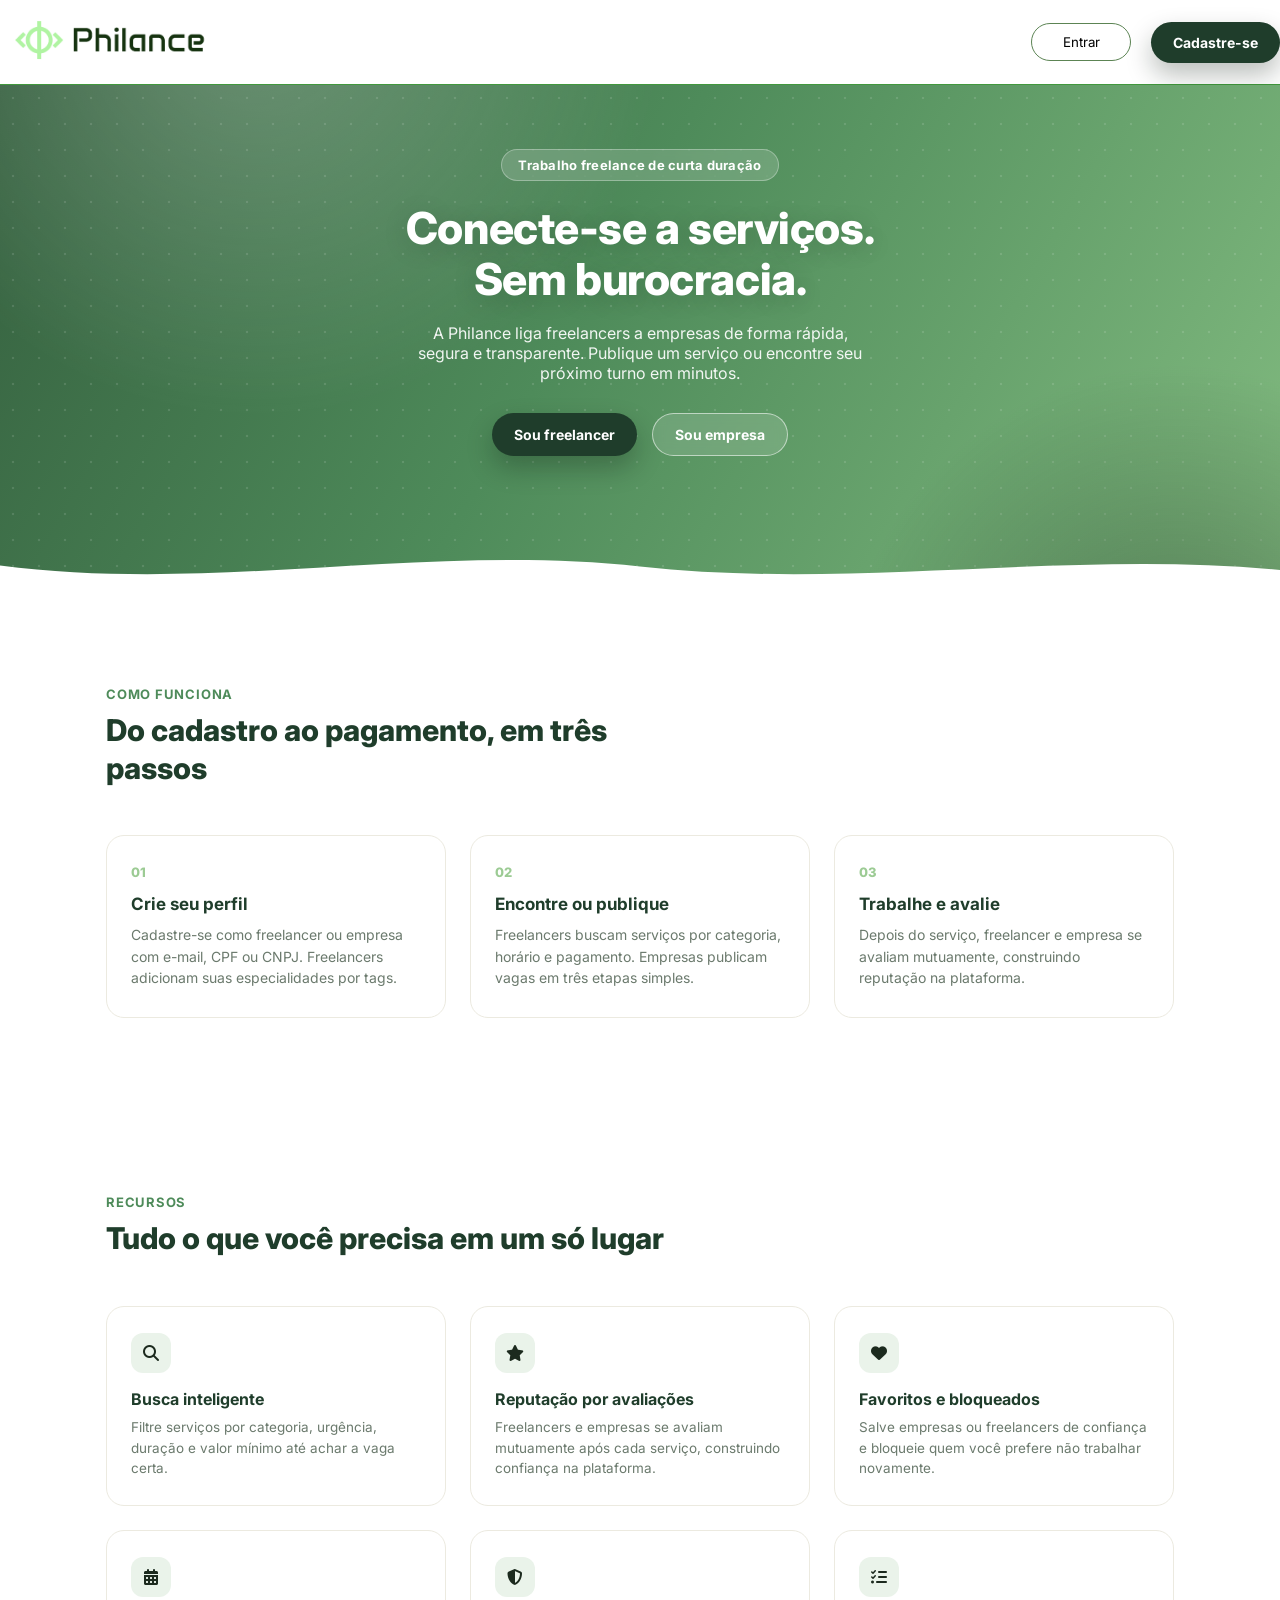
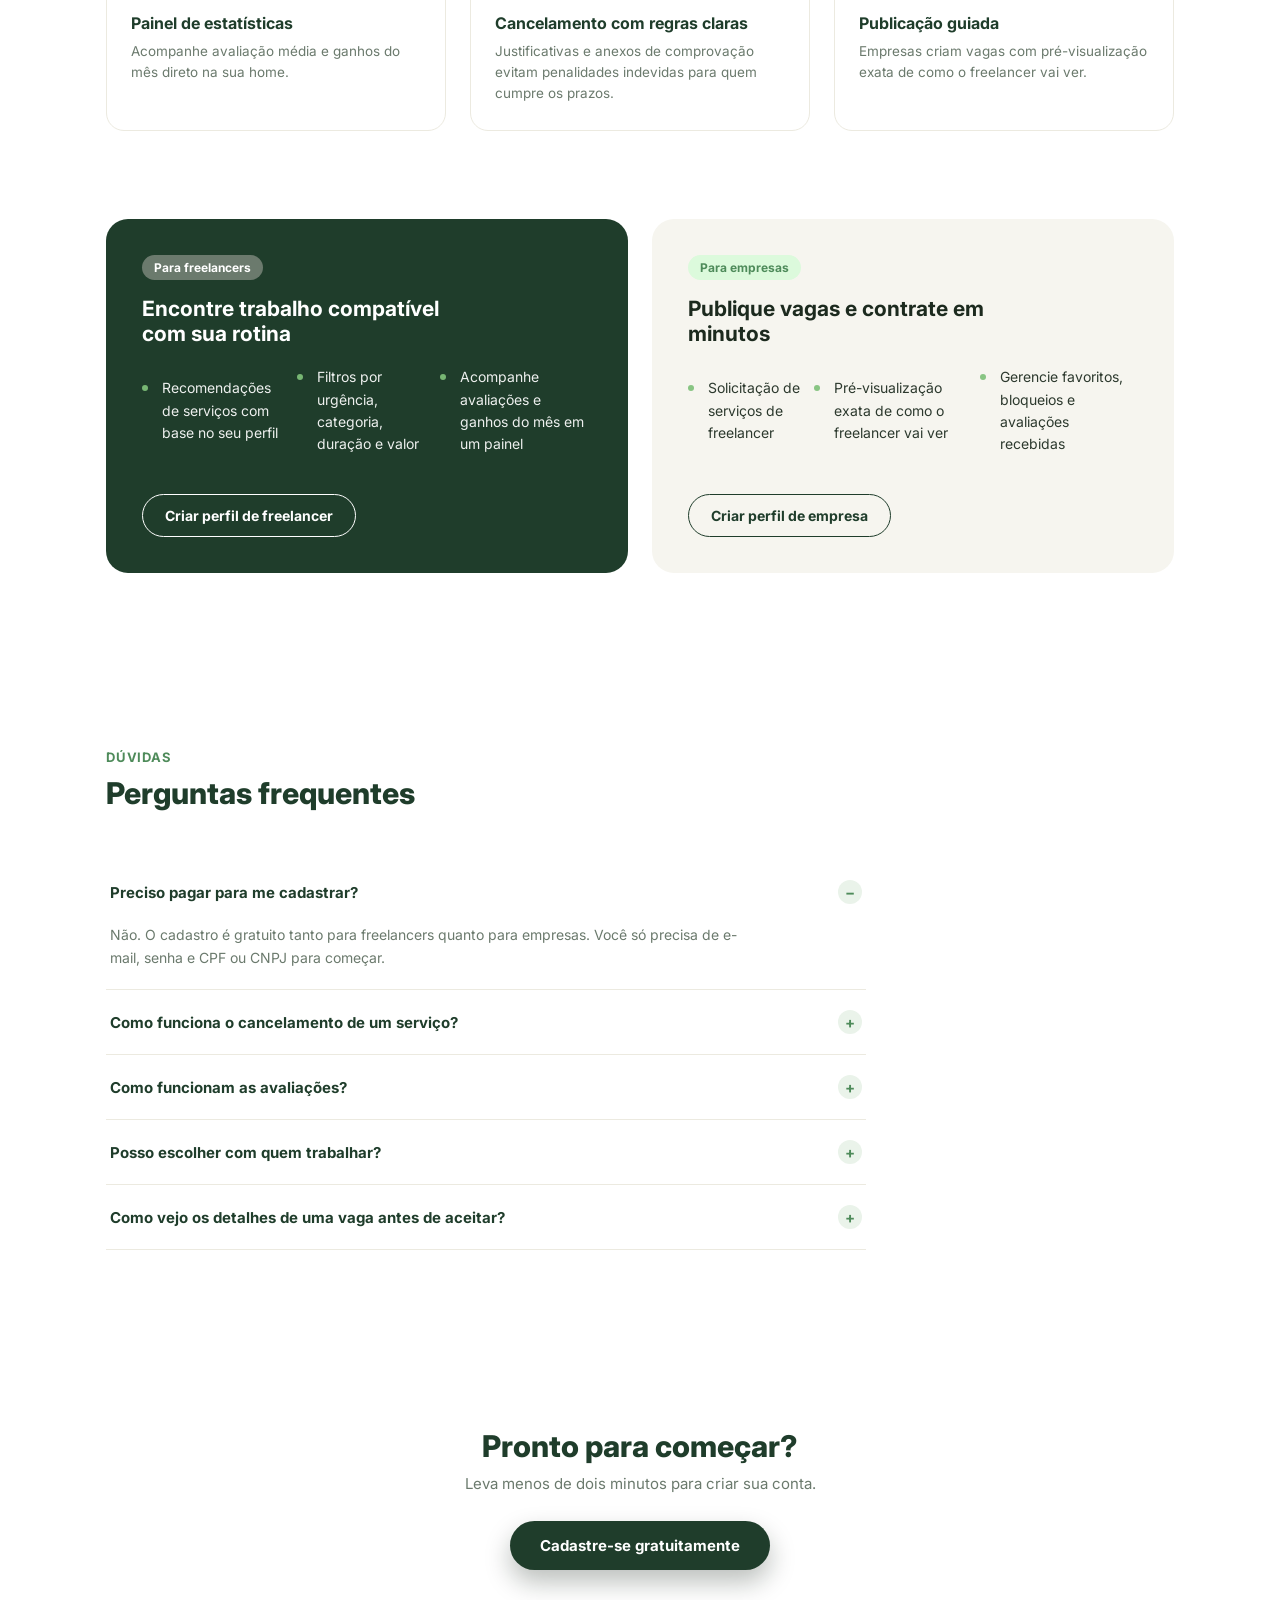
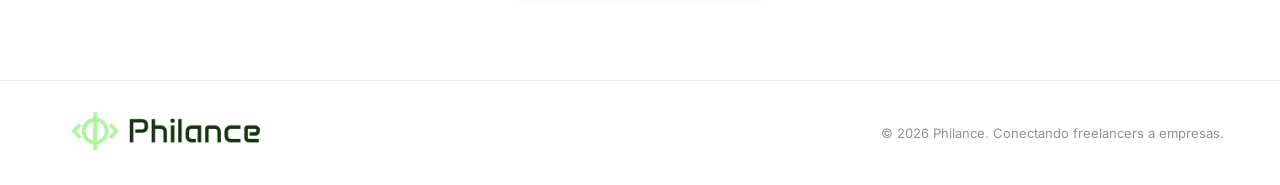
==== src/index.html @ 8e9b9bbb "Add files via upload" ====
<!DOCTYPE html>
<html lang="en">
<head>
    <meta charset="UTF-8">
    <meta name="viewport" content="width=device-width, initial-scale=1.0">
    <title>Philance</title>
    <link rel="stylesheet" href="/css/style.css">
    <link rel="stylesheet" href="/css/navbar.css">

    <link rel="preconnect" href="https://fonts.googleapis.com">
    <link rel="preconnect" href="https://fonts.gstatic.com" crossorigin>
    <link href="https://fonts.googleapis.com/css2?family=Anta&family=Inter:ital,opsz,wght@0,14..32,100..900;1,14..32,100..900&display=swap" rel="stylesheet">
    <link rel="stylesheet" href="https://cdnjs.cloudflare.com/ajax/libs/font-awesome/6.7.2/css/all.min.css">
</head>
<body>

    <div id="space-navbar"></div>
    <!-- Banner -->
    <section class="banner">
        <div class="banner-interior">
            <div class="banner-text">
                <span class="primeiro-text">Trabalho freelance de curta duração</span>
                <h1>Conecte-se a serviços.<br>Sem burocracia.</h1>
                <p>A Philance liga freelancers a empresas de forma rápida, segura e transparente. Publique um serviço ou encontre seu próximo turno em minutos.</p>
                <div class="banner-actions">
                    <button class="btn btn-dark">Sou freelancer</button>
                    <button class="btn btn-outline">Sou empresa</button>
                </div>
            </div>
        </div>
        <div class="banner-wave" aria-hidden="true"></div>
    </section>

    <!-- Como funciona -->
    <section class="section-one">
        <div class="section-two">
            <span class="section-three">Como funciona</span>
            <h2>Do cadastro ao pagamento, em três passos</h2>
        </div>

        <div class="passos">
            <article class="step-card"> <!-- article para poder reutilizar -->
                <span class="step-num">01</span>
                <h3>Crie seu perfil</h3>
                <p>Cadastre-se como freelancer ou empresa com e-mail, CPF ou CNPJ. Freelancers adicionam suas especialidades por tags.</p>
            </article>
            <article class="step-card">
                <span class="step-num">02</span>
                <h3>Encontre ou publique</h3>
                <p>Freelancers buscam serviços por categoria, horário e pagamento. Empresas publicam vagas em três etapas simples.</p>
            </article>
            <article class="step-card">
                <span class="step-num">03</span>
                <h3>Trabalhe e avalie</h3>
                <p>Depois do serviço, freelancer e empresa se avaliam mutuamente, construindo reputação na plataforma.</p>
            </article>
        </div>
    </section>

    <!-- Recursos -->
    <section class="section-one" >
        <div class="section-two">
            <span class="section-three">Recursos</span>
            <h2>Tudo o que você precisa em um só lugar</h2>
        </div>

        <div class="recursos">
            <article class="recurso-card">
                <div class="recurso-icon">
                    <i class="fa-solid fa-magnifying-glass"></i>
                </div>
                <h3>Busca inteligente</h3>
                <p>Filtre serviços por categoria, urgência, duração e valor mínimo até achar a vaga certa.</p>
            </article>

            <article class="recurso-card">
                <div class="recurso-icon">
                    <i class="fa-solid fa-star"></i>
                </div>
                <h3>Reputação por avaliações</h3>
                <p>Freelancers e empresas se avaliam mutuamente após cada serviço, construindo confiança na plataforma.</p>
            </article>

            <article class="recurso-card">
                <div class="recurso-icon">
                    <i class="fa-solid fa-heart"></i>
                </div>
                <h3>Favoritos e bloqueados</h3>
                <p>Salve empresas ou freelancers de confiança e bloqueie quem você prefere não trabalhar novamente.</p>
            </article>

            <article class="recurso-card">
                <div class="recurso-icon">
                    <i class="fa-solid fa-calendar-days"></i>
                </div>
                <h3>Painel de estatísticas</h3>
                <p>Acompanhe avaliação média e ganhos do mês direto na sua home.</p>
            </article>

            <article class="recurso-card">
                <div class="recurso-icon">
                    <i class="fa-solid fa-shield-halved"></i>
                </div>
                <h3>Cancelamento com regras claras</h3>
                <p>Justificativas e anexos de comprovação evitam penalidades indevidas para quem cumpre os prazos.</p>
            </article>

            <article class="recurso-card">
                <div class="recurso-icon">
                    <i class="fa-solid fa-list-check"></i>
                </div>
                <h3>Publicação guiada</h3>
                <p>Empresas criam vagas com pré-visualização exata de como o freelancer vai ver.</p>
            </article>
        </div>
    </section>

    <!-- Para quem é -->
    <section class="section-one audience">

        <article class="audience-card audience-card-freelancer" >
        <span class="audience-tag audience-tag-freelancer">Para freelancers</span>
        <h3>Encontre trabalho compatível com sua rotina</h3>
        <ul class="audience-list">
            <li>Recomendações de serviços com base no seu perfil</li>
            <li>Filtros por urgência, categoria, duração e valor</li>
            <li>Acompanhe avaliações e ganhos do mês em um painel</li>
        </ul>
        <button class="btn btn-outline-light">Criar perfil de freelancer</button>
        </article>

        <article class="audience-card audience-card-empresa" >
        <span class="audience-tag audience-tag-empresa">Para empresas</span>
        <h3>Publique vagas e contrate em minutos</h3>
        <ul class="audience-list">
            <li>Solicitação de serviços de freelancer</li>
            <li>Pré-visualização exata de como o freelancer vai ver</li>
            <li>Gerencie favoritos, bloqueios e avaliações recebidas</li>
        </ul>
        <button class="btn btn-outline-dark">Criar perfil de empresa</button>
        </article>

    </section>

    <!-- Perguntas frequentes -->
    <section class="section-one" >
        <div class="section-two">
            <span class="section-three">Dúvidas</span>
            <h2>Perguntas frequentes</h2>
        </div>

        <div class="faq-list">
            <div class="faq-item open">
                <button class="faq-question">
                    Preciso pagar para me cadastrar?
                    <span class="faq-icon">−</span>
                </button>
                <div class="faq-answer">
                    <p>Não. O cadastro é gratuito tanto para freelancers quanto para empresas. Você só precisa de e-mail, senha e CPF ou CNPJ para começar.</p>
                </div>
            </div>

            <div class="faq-item">
                <button class="faq-question">
                    Como funciona o cancelamento de um serviço?
                    <span class="faq-icon">+</span>
                </button>
                <div class="faq-answer">
                    <p>Freelancer e empresa podem cancelar informando uma justificativa, com opção de anexar imagens como comprovação. Cancelamentos com menos de 4 horas de antecedência podem gerar penalidade; dentro do prazo ou devidamente justificados, não.</p>
                </div>
            </div>

            <div class="faq-item">
                <button class="faq-question">
                    Como funcionam as avaliações?
                    <span class="faq-icon">+</span>
                </button>
                <div class="faq-answer">
                    <p>Depois que um serviço é concluído, freelancer e empresa se avaliam por estrelas, com comentários opcionais. Isso atualiza automaticamente a reputação de cada perfil e influencia recomendações futuras.</p>
                </div>
            </div>

            <div class="faq-item">
                <button class="faq-question">
                    Posso escolher com quem trabalhar?
                    <span class="faq-icon">+</span>
                </button>
                <div class="faq-answer">
                    <p>Sim. Você pode favoritar empresas ou freelancers de confiança para priorizá-los em futuras recomendações, e bloquear quem preferir não encontrar novamente.</p>
                </div>
            </div>

            <div class="faq-item">
                <button class="faq-question">
                    Como vejo os detalhes de uma vaga antes de aceitar?
                    <span class="faq-icon">+</span>
                </button>
                <div class="faq-answer">
                    <p>Ao selecionar um serviço na busca, um painel lateral mostra informações completas da vaga, dados da empresa contratante e a descrição detalhada das atividades antes de você aceitar.</p>
                </div>
            </div>
        </div>
    </section>

    <!-- Final -->
    <section class="final">
        <h2>Pronto para começar?</h2>
        <p>Leva menos de dois minutos para criar sua conta.</p>
        <button class="btn btn-dark btn-log">Cadastre-se gratuitamente</button>
    </section>

    </body>

    <footer class="footer">
        <div class="logo">
            <img src="/assets/imagens/PhilanceHome.png">
        </div>
        <p>© 2026 Philance. Conectando freelancers a empresas.</p>
    </footer>

    <script src="/src/componentes/navbar/navbar.js"></script>
    <script src="/src/main.js"></script> <!--script para "perguntas frequentes"-->
<script>
    carregarNavbarHome();
</script>
</html>
---- css/style.css ----
* { 
  margin: 0; 
  padding: 0; 
  box-sizing: border-box; 
}

body {
  font-family: 'Inter', sans-serif;
  color: #1C2A1E;
  background: #FFFFFF;
}

ul { 
  list-style: none; 
}

button { 
  font-family: inherit; 
  cursor: pointer; 
  border: none; 
}

/* ---------- banner ---------- */
.banner { /* fundo do banner */
  position: relative;
  overflow: hidden;
  background:
    radial-gradient(680px circle at 20% -15%, rgba(255,255,255,.24), transparent 60%),
    radial-gradient(560px circle at 92% 120%, rgba(15,30,20,.4), transparent 60%),
    radial-gradient(rgba(255,255,255,.12) 1px, transparent 1.6px) 0 0/26px 26px,
    linear-gradient(120deg, #35603F 0%, #4E8B5A 45%, #82BB80 100%);
  padding: 64px 40px 108px;
  text-align: center;
}

.banner-wave { /* ondinha do banner */
  position: absolute;
  left: 0;
  right: 0;
  bottom: -1px;
  height: 56px;
  background-image: url("data:image/svg+xml,%3Csvg xmlns='http://www.w3.org/2000/svg' viewBox='0 0 1440 100' preserveAspectRatio='none'%3E%3Cpath d='M0,40 C240,90 480,0 720,42 C960,84 1200,12 1440,48 L1440,100 L0,100 Z' fill='%23FFFFFF'/%3E%3C/svg%3E");
  background-size: 100% 100%;
  background-repeat: no-repeat;
}

.banner-interior { /* organização do banner por dentro */
  max-width: 720px;
  margin: 0 auto;
  text-align: center;
}

/* textos do banner */
.primeiro-text {
  display: inline-block;
  font-size: 13px;
  font-weight: 700;
  letter-spacing: .02em;
  background: rgba(255,255,255,.16);
  border: 1px solid rgba(255,255,255,.3);
  backdrop-filter: blur(6px);
  color: #fff;
  padding: 7px 16px;
  border-radius: 999px;
  margin-bottom: 22px;
}

.banner-text p {
  margin-left: auto;
  margin-right: auto;
}

.banner-text h1 {
  font-size: 44px;
  line-height: 1.16;
  font-weight: 800;
  letter-spacing: -.01em;
  color: #fff;
  text-shadow: 0 4px 24px rgba(15,30,20,.18);
  max-width: 580px;
  margin: 0 auto 18px;
}

.banner-text p {
  font-size: 16px;
  color: rgba(255,255,255,.92);
  max-width: 460px;
  margin-bottom: 30px;
}

.banner-actions { /* botões no banner */
  display: flex;
  justify-content: center;
  gap: 15px;
  margin-bottom: 34px;
}

/* ---------- Seções de organização ---------- */
.section-one {
  max-width: 1180px;
  margin: 0 auto;
  padding: 88px 56px;
}

.section-two { 
  max-width: 560px; 
  margin-bottom: 48px; 
}

.section-three {
  display: block;
  font-size: 13px;
  font-weight: 700;
  color: #4E8B5A;
  margin-bottom: 10px;
  text-transform: uppercase;
  letter-spacing: .06em;
}

.section-two h2 {
  font-size: 30px;
  font-weight: 800;
  color: #1F3D2B;
  line-height: 1.25;
}

/* ---------- Como funciona ---------- */
.passos {
  display: grid;
  grid-template-columns: repeat(3, 1fr);
  gap: 24px;
}

.step-card {
  border: 1px solid #ECEAE0;
  border-radius: 18px;
  padding: 28px 24px;
}

.step-num {
  display: block;
  font-size: 13px;
  font-weight: 800;
  color: #9CCB94;
  margin-bottom: 14px;
}

.step-card h3 {
  font-size: 17px;
  font-weight: 700;
  color: #1F3D2B;
  margin-bottom: 10px;
}

.step-card p {
  font-size: 14px;
  color: #6B7A6D;
  line-height: 1.55;
}

/* ---------- Recursos ---------- */
.recursos {
  display: grid;
  grid-template-columns: repeat(3, 1fr);
  gap: 24px;
}

.recurso-card {
  border: 1px solid #ECEAE0;
  border-radius: 18px;
  padding: 26px 24px;
}

.recurso-icon {
  width: 40px;
  height: 40px;
  border-radius: 12px;
  background: #EAF3EA;
  display: flex;
  align-items: center;
  justify-content: center;
  margin-bottom: 16px;
}

.recurso-card h3 {
  font-size: 16px;
  font-weight: 700;
  color: #1F3D2B;
  margin-bottom: 8px;
}

.recurso-card p {
  font-size: 13.5px;
  color: #6B7A6D;
  line-height: 1.55;
}

/* ---------- Para quem é ---------- */
.audience { /* Organização dos cards */
  display: grid;
  grid-template-columns: 1fr 1fr;
  gap: 24px;
  padding-top: 0;
}

.audience-card { /* cards */
  border-radius: 22px;
  padding: 36px;
}

.audience-card-freelancer { /* card - escuro */
  background: #1F3D2B;
  color: #fff;
}

.audience-card-empresa { /* card - claro */
  background: #F6F5EF;
  color: #1C2A1E;
}

.audience-tag {
  display: inline-block;
  font-size: 12px;
  font-weight: 700;
  padding: 5px 12px;
  border-radius: 999px;
  margin-bottom: 16px;
}

.audience-tag-empresa { /* tag - escuro */
  background: #dcfadc;
  color: #4E8B5A;
}

.audience-tag-freelancer { /* tag - escuro */
  background: #6B7A6D;
  color: #fff;
}

.audience-card h3 {
  font-size: 21px;
  font-weight: 700;
  margin-bottom: 20px;
  max-width: 340px;
}

.audience-list { 
  margin-bottom: 28px; 
}

.audience-list li {
  position: relative;
  font-size: 14px;
  line-height: 1.6;
  padding-left: 20px;
  margin-bottom: 10px;
  opacity: .92;
}

.audience-list li::before {
  content: "";
  position: absolute;
  left: 0;
  top: 8px;
  width: 6px;
  height: 6px;
  border-radius: 50%;
  background: #7FC17A;
}

/* ---------- FAQ ---------- */
.faq-list {
  max-width: 760px;
}

.faq-item {
  border-bottom: 1px solid #ECEAE0;
}

.faq-question {
  width: 100%;
  display: flex;
  align-items: center;
  justify-content: space-between;
  background: none;
  padding: 20px 4px;
  font-size: 15px;
  font-weight: 700;
  color: #1F3D2B;
  text-align: left;
}

.faq-icon {
  flex-shrink: 0;
  width: 24px;
  height: 24px;
  border-radius: 50%;
  background: #EAF3EA;
  color: #4E8B5A;
  font-size: 15px;
  font-weight: 700;
  display: flex;
  align-items: center;
  justify-content: center;
  margin-left: 16px;
}

.faq-answer {
  max-height: 0;
  overflow: hidden;
  transition: max-height .25s ease;
}

.faq-answer p {
  font-size: 14px;
  color: #6B7A6D;
  line-height: 1.6;
  padding: 0 4px 20px;
  max-width: 640px;
}

.faq-item.open .faq-answer {
  max-height: 200px;
}

/* ---------- Final ---------- */
.final {
  text-align: center;
  padding: 90px 24px 110px;
}

.final h2 {
  font-size: 30px;
  font-weight: 800;
  color: #1F3D2B;
  margin-bottom: 10px;
}

.final p {
  font-size: 15px;
  color: #6B7A6D;
  margin-bottom: 28px;
}

/* ---------- Rodapé ---------- */
.footer {
  border-top: 1px solid #ECEAE0;
  padding: 10px 56px;
  display: flex;
  align-items: center;
  justify-content: space-between;
}

.footer p {
  font-size: 13px;
  color: #8B968C;
}








/* ---------- Botões ---------- */
.btn {
  display: inline-flex;
  align-items: center;
  gap: 8px;
  padding: 12px 22px;
  border-radius: 999px;
  font-size: 14px;
  font-weight: 700;
  transition: transform .12s ease, opacity .12s ease, background .12s ease;
}

.btn:hover { 
  transform: translateY(-1px); 
}
.btn:active { 
  transform: translateY(0); 
}

.btn-log { 
  padding: 15px 30px; 
  font-size: 15px; 
}

.btn-dark {
  background: #1F3D2B;
  color: #fff;
  box-shadow: 0 12px 26px rgba(10,25,15,.28);
}
.btn-dark:hover { 
  opacity: .9; 
}

.btn-outline {
  background: rgba(255,255,255,.14);
  border: 1.5px solid rgba(255,255,255,.55);
  backdrop-filter: blur(6px);
  color: #fff;
}
.btn-outline:hover { 
  background: rgba(255,255,255,.24); 
}

.btn-outline-dark {
  background: transparent;
  border: 1.5px solid #1F3D2B;
  color: #1F3D2B;
}
.btn-outline-dark:hover { 
  background: #1F3D2B; 
  color: #fff; 
}

.btn-outline-light {
  background: transparent;
  border: 1.5px solid #fff;
  color: #fff;
}

.btn-outline-light:hover {
  background: #fff;
  color: #1F3D2B;
}
---- css/navbar.css ----
body {
    margin:0;
    padding:0;
    box-sizing: border-box;
    font-family: 'Inter', sans-serif;
}

nav{
    display: flex;
    justify-content: space-between;
    flex-direction: row;
    background-color: rgb(255, 255, 255);
    border-bottom: 1px solid #41983D; 
}

.button-login{
    background-color: #ffffff;
    border: 1px solid;
    border-color: #5C8454ff;
    border-radius: 30px;
    padding: 10px;
    width: 100px;
    margin-right: 10px;
}

.button-cadastro{
    background-color: #5C8454ff;
    border: 2px solid;
    border-color: #5C8454ff;
    border-radius: 30px;
    padding: 10px;
    width: 110px;
    margin-right: 15px;
}

.titulo-login{
    color: #5C8454ff;
    text-decoration: none;

}

.titulo-cadastro{
    color:#ffffff;
    text-decoration: none;

}

ul{
    display: flex;
    gap: 10px;
    align-items: center;
}

img{
    height: 80px; 
    width: auto;
}

/* Tela Home da Empresa */

.button-home{
    background-color: #ffffff;
    padding: 14px 20px;
    width: 150px;
    cursor:pointer;
    border-style: none;
    font-size: 18px;
    display: flex;
    align-items: center;
    justify-content: center;
    gap: 8px;
}
.button-solicitar-servico{
    background-color: #ffffff;
    border-style: none;
    padding: 14px 20px;
    width: 250px;
    cursor:pointer;
    font-size: 18px;
}
.icon-nav{
    width: 25px;
    height: 30px;
}

.icon-servico{
    width: 30px;
    height: 30px;
}

.nav-home-empresa{
    display: flex;
    align-items: center;
    justify-content: space-between;
    padding: 0 30px;
    height: 90px;
    background-color: white;
    border-bottom: 1px solid #41983D;
}
.menu-central{
    display: flex;
    align-items: center;
    justify-content: center;
    gap: 100px;
    margin-right: 40px;
}


/* A caixinha mãe serve como a "âncora" para o menu saber onde se posicionar */
.perfil-container {
    position: relative;
    display: inline-block;
}

/* Estilo do botão da foto */
.foto-perfil-btn {
    background: none;
    border: none;
    border-radius: 50%;
    cursor: pointer;
    padding: 0;
}

/* O Menu Suspenso*/
.dropdown-menu {
    position: absolute;
    top: 92%;      
    right: -20px;        
    margin-top: 8px; 
    
    background-color: #ffffff;
    padding:12px;
    width: 220px;
    box-shadow: 0px 4px 12px rgba(0, 0, 0, 0.5); /* Sombra suave */
    z-index: 99;    /* Garante que ele vai flutuar acima de qualquer elemento */
    border: solid 2px #c0e9bd;
    border-radius: 10px;
}

/* Esta classe esconde o menu por padrão */
.escondido {
    display: none;
}

/* Estilização rápida dos links de dentro do menu */
.dropdown-menu a {
    display: block;
    color: #313a30;
    text-decoration: none;
    padding: 8px 0;
    text-align: left;
}

.dropdown-menu a:hover {
    transform: scale(1.00);
    box-shadow: 0 0 10px rgba(47, 111, 31, 0.4);
    background-color: rgba(153, 211, 138, 0.3);
    padding: 10px;
}

.username{
    color: #313a30d5;
    font-family: "Idiqlat";
    font-size: 23px ;
    margin-bottom: -5px;
}

.email{
    color: #727272;
    font-size: 15px;
}
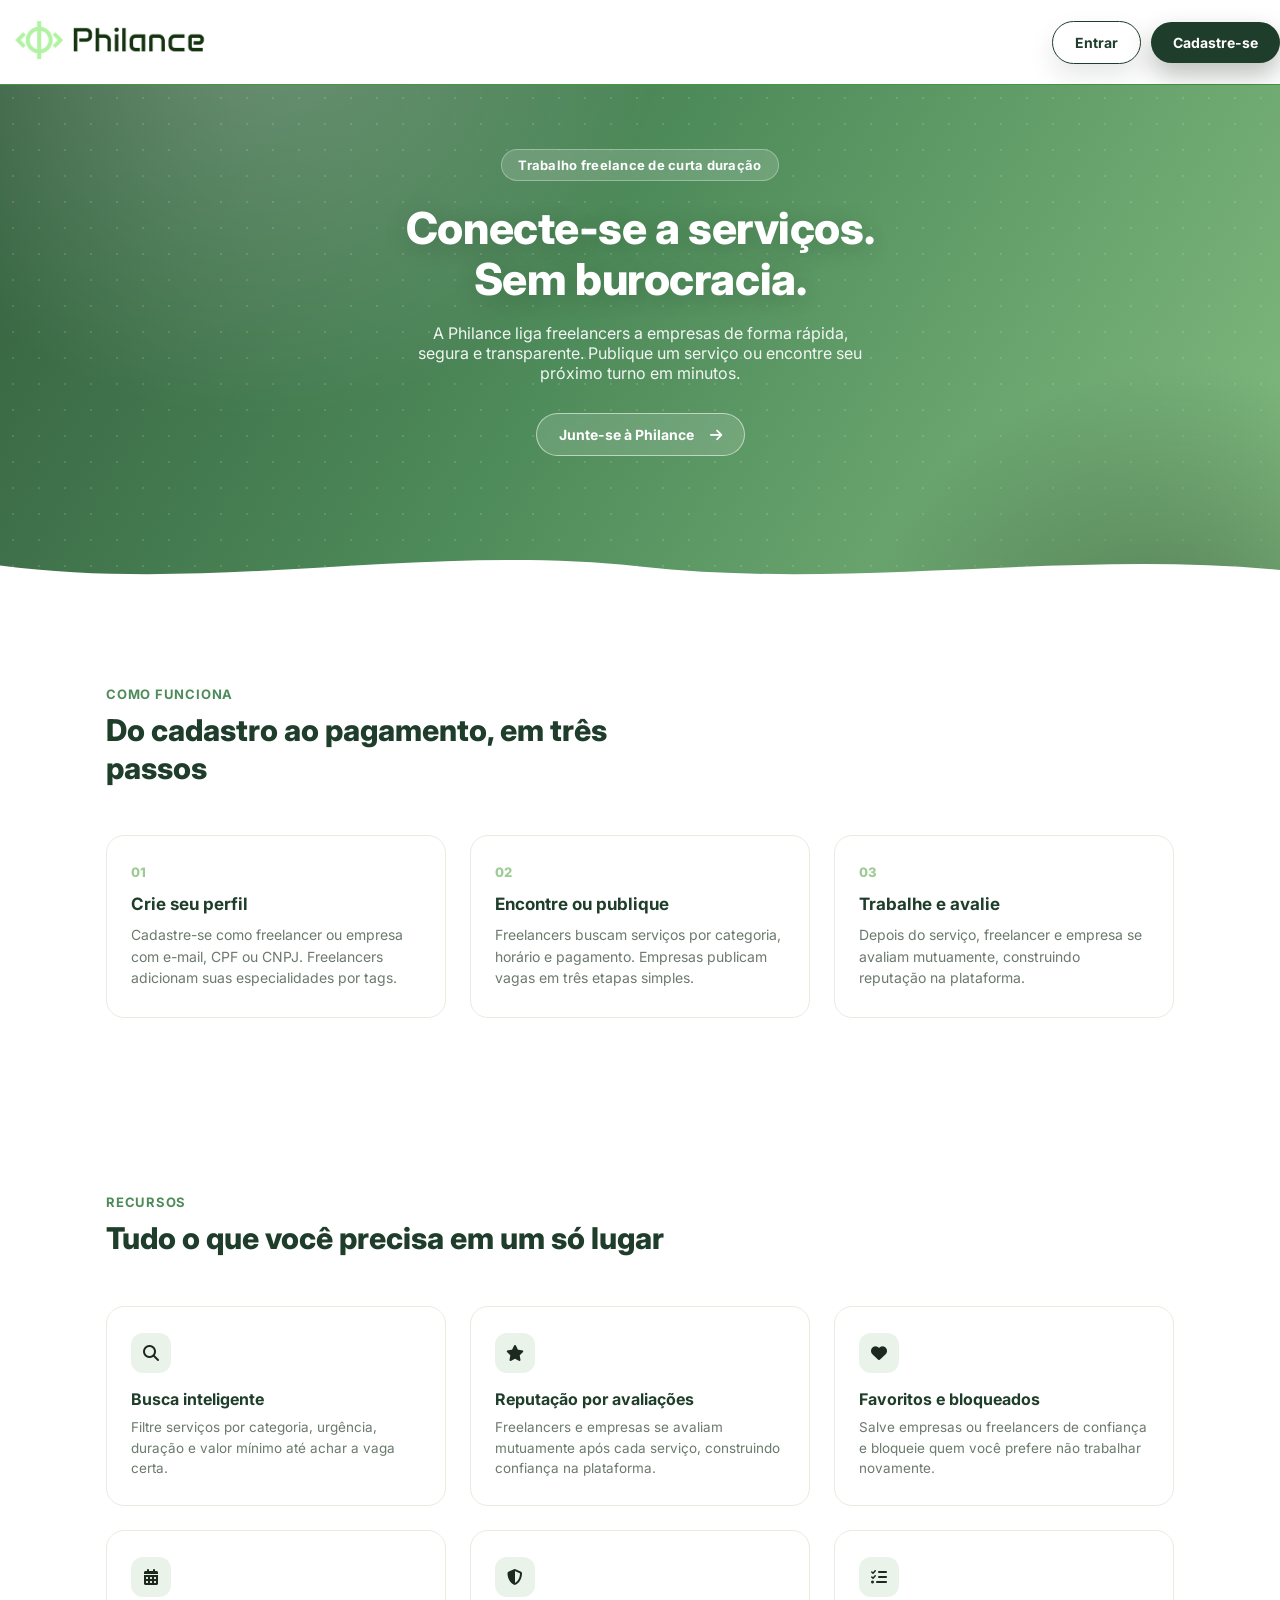
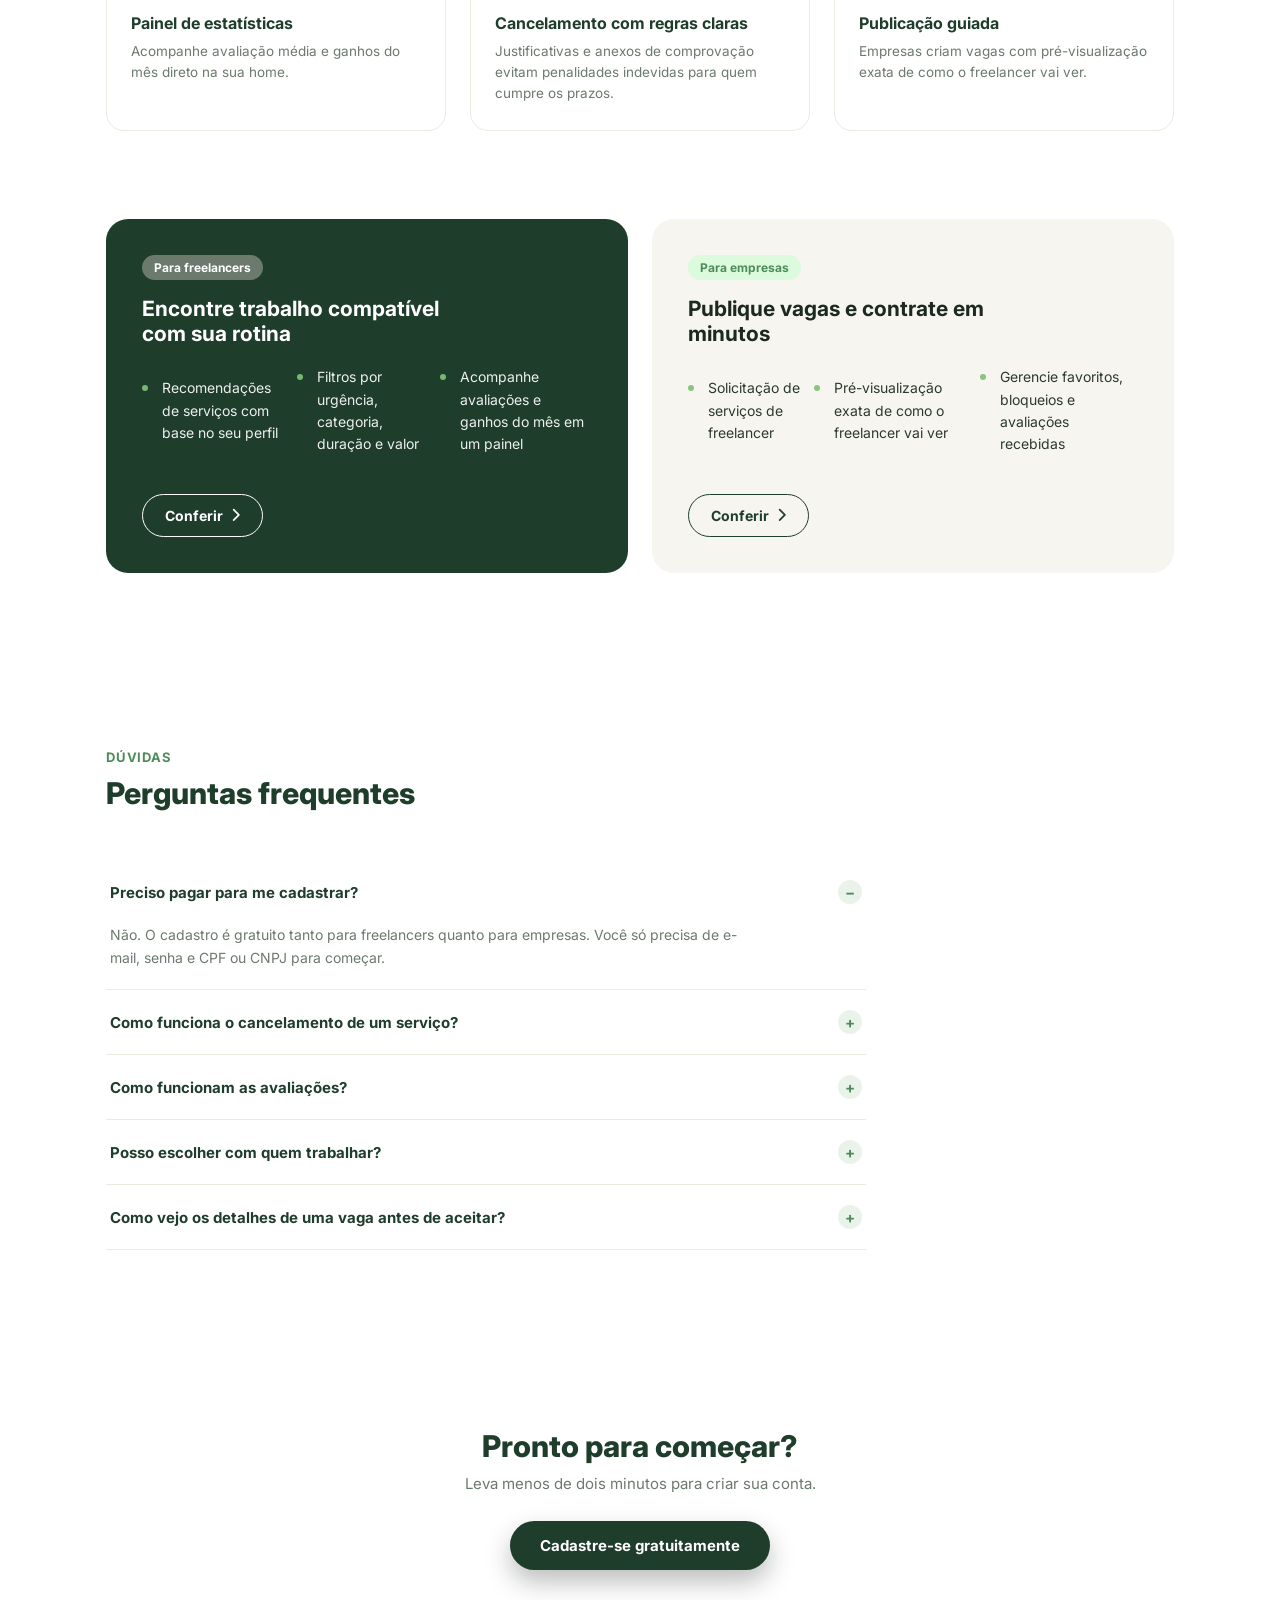
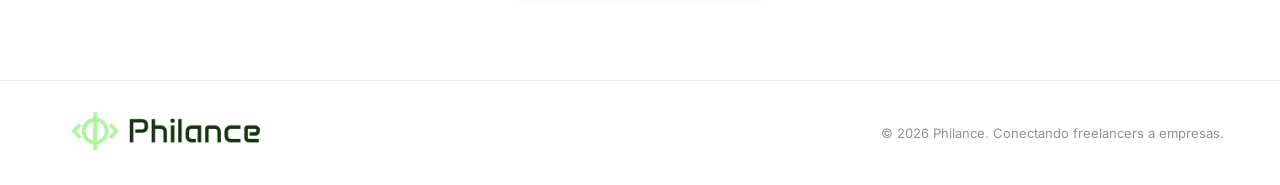
==== commit df0ace6a: "Funções arrumadas VerificarCNPJ,VerificarPhone, VerificarSobre(Freelancer/Empresa)" ====
--- a/src/index.html
+++ b/src/index.html
@@ -4,12 +4,14 @@
     <meta charset="UTF-8">
     <meta name="viewport" content="width=device-width, initial-scale=1.0">
     <title>Philance</title>
+    <!-- CSS -->
     <link rel="stylesheet" href="/css/style.css">
     <link rel="stylesheet" href="/css/navbar.css">
-
+    <!-- Fontes -->
     <link rel="preconnect" href="https://fonts.googleapis.com">
     <link rel="preconnect" href="https://fonts.gstatic.com" crossorigin>
     <link href="https://fonts.googleapis.com/css2?family=Anta&family=Inter:ital,opsz,wght@0,14..32,100..900;1,14..32,100..900&display=swap" rel="stylesheet">
+    <!-- Icone -->
     <link rel="stylesheet" href="https://cdnjs.cloudflare.com/ajax/libs/font-awesome/6.7.2/css/all.min.css">
 </head>
 <body>
@@ -23,8 +25,9 @@
                 <h1>Conecte-se a serviços.<br>Sem burocracia.</h1>
                 <p>A Philance liga freelancers a empresas de forma rápida, segura e transparente. Publique um serviço ou encontre seu próximo turno em minutos.</p>
                 <div class="banner-actions">
-                    <button class="btn btn-dark">Sou freelancer</button>
-                    <button class="btn btn-outline">Sou empresa</button>
+                    <a href="/src/pages/cadastro/cadastroE&F.html">
+                        <button class="btn btn-outline">Junte-se à Philance<i class="fa-solid fa-arrow-right icon-arrow"></i></button>
+                    </a>
                 </div>
             </div>
         </div>
@@ -126,7 +129,9 @@
             <li>Filtros por urgência, categoria, duração e valor</li>
             <li>Acompanhe avaliações e ganhos do mês em um painel</li>
         </ul>
-        <button class="btn btn-outline-light">Criar perfil de freelancer</button>
+        <a href="/src/pages/cadastro/cadastroE&F.html">
+            <button class="btn btn-outline-light">Conferir <i class="fa-solid fa-chevron-right"></i></button>
+        </a>
         </article>
 
         <article class="audience-card audience-card-empresa" >
@@ -137,7 +142,9 @@
             <li>Pré-visualização exata de como o freelancer vai ver</li>
             <li>Gerencie favoritos, bloqueios e avaliações recebidas</li>
         </ul>
-        <button class="btn btn-outline-dark">Criar perfil de empresa</button>
+        <a href="/src/pages/cadastro/cadastroE&F.html">
+            <button class="btn btn-outline-dark">Conferir <i class="fa-solid fa-chevron-right"></i></button>
+        </a>
         </article>
 
     </section>
@@ -206,7 +213,9 @@
     <section class="final">
         <h2>Pronto para começar?</h2>
         <p>Leva menos de dois minutos para criar sua conta.</p>
-        <button class="btn btn-dark btn-log">Cadastre-se gratuitamente</button>
+        <a href="/src/pages/cadastro/cadastroE&F.html">
+            <button class="btn btn-dark btn-log">Cadastre-se gratuitamente</button>
+        </a>
     </section>
 
     </body>
--- a/css/style.css
+++ b/css/style.css
@@ -364,6 +364,11 @@
 
 
 /* ---------- Botões ---------- */
+
+a{
+    text-decoration: none;
+}
+
 .btn {
   display: inline-flex;
   align-items: center;
@@ -425,4 +430,8 @@
 .btn-outline-light:hover {
   background: #fff;
   color: #1F3D2B;
+}
+
+.icon-arrow{
+  margin-left: 8px;
 }
--- a/css/navbar.css
+++ b/css/navbar.css
@@ -70,22 +70,34 @@
     justify-content: center;
     gap: 8px;
 }
-.button-solicitar-servico{
+
+.btn-light {
+  background: #FFFFFF;
+  color: #1F3D2B;
+  box-shadow: 0 12px 26px rgba(10,25,15,.10);
+  border: 1.5px solid #1F3D2B;
+}
+.btn-light:hover { 
+  opacity: .9; 
+}
+
+.button-solicitar-buscar{
     background-color: #ffffff;
-    border-style: none;
     padding: 14px 20px;
     width: 250px;
     cursor:pointer;
+    border-style: none;
     font-size: 18px;
+    display: flex;
+    align-items: center;
+    justify-content: center;
+    gap: 8px;
 }
 .icon-nav{
-    width: 25px;
-    height: 30px;
-}
-
-.icon-servico{
     width: 30px;
     height: 30px;
+    color: #1F3D2B;
+    margin-bottom: -7px;
 }
 
 .nav-home-empresa{
@@ -168,4 +180,5 @@
 .email{
     color: #727272;
     font-size: 15px;
-}+}
+
